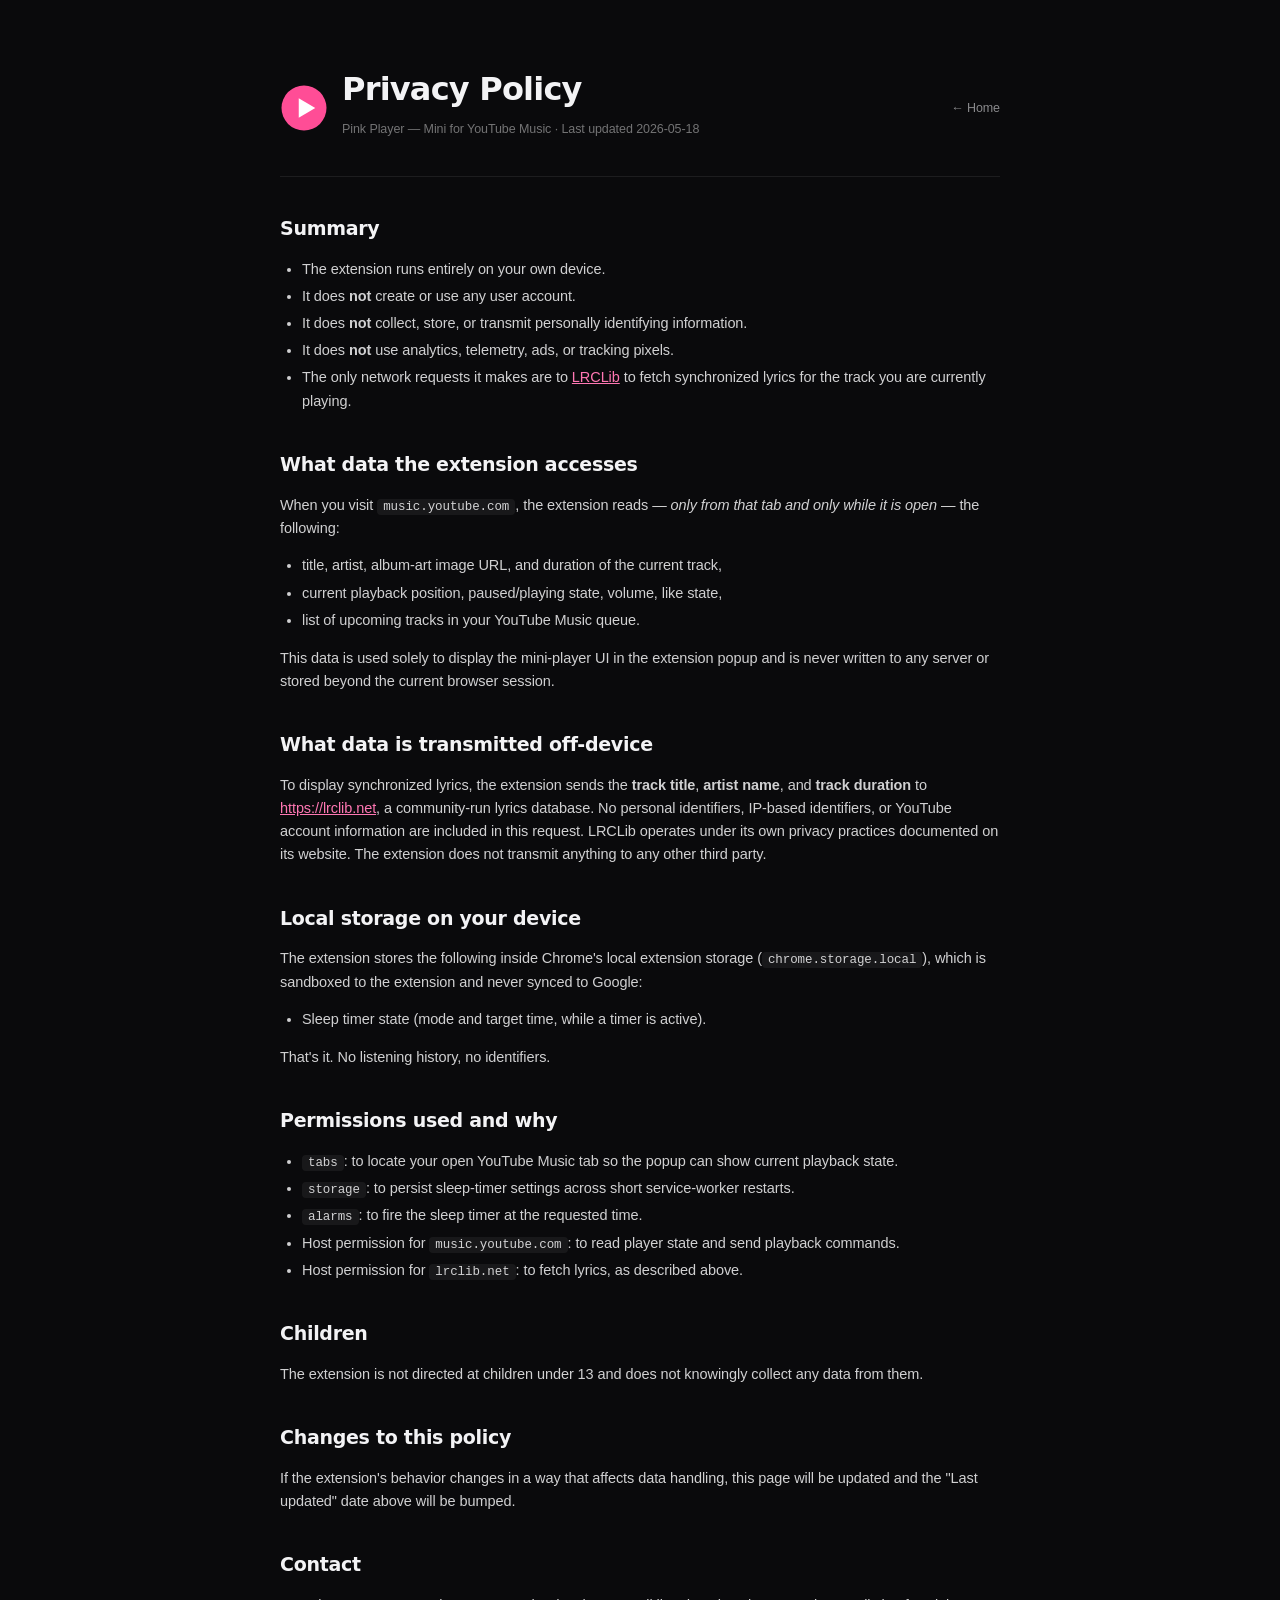
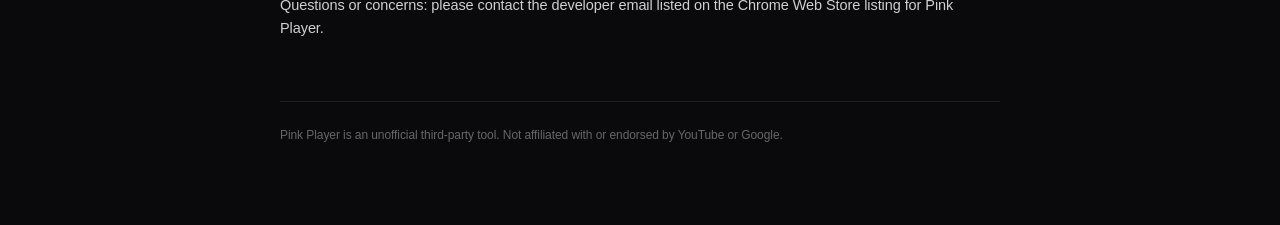
==== privacy.html @ 48e5852b "Initial: Pink Player landing + privacy policy" ====
<!DOCTYPE html>
<html lang="en">
<head>
  <meta charset="utf-8" />
  <meta name="viewport" content="width=device-width, initial-scale=1" />
  <title>Privacy Policy — Pink Player</title>
  <link rel="icon" type="image/svg+xml" href="data:image/svg+xml,%3Csvg xmlns='http://www.w3.org/2000/svg' viewBox='0 0 64 64'%3E%3Ccircle cx='32' cy='32' r='30' fill='%23ff4d96'/%3E%3Cpath d='M25 19 L25 45 L47 32 Z' fill='white'/%3E%3C/svg%3E" />
  <style>
    :root { color-scheme: dark; }
    * { box-sizing: border-box; }
    body {
      margin: 0;
      padding: 64px 24px 80px;
      font-family: -apple-system, BlinkMacSystemFont, "SF Pro Text", "Helvetica Neue", sans-serif;
      letter-spacing: -0.005em;
      color: #f3f3f5;
      background: #0a0a0c;
      -webkit-font-smoothing: antialiased;
      line-height: 1.6;
    }
    .wrap {
      max-width: 720px;
      margin: 0 auto;
    }
    .head {
      display: flex;
      align-items: center;
      gap: 14px;
      margin-bottom: 32px;
      padding-bottom: 24px;
      border-bottom: 0.5px solid rgba(255,255,255,0.08);
    }
    .head .icon { width: 48px; height: 48px; flex-shrink: 0; }
    .head a { color: rgba(243,243,245,0.55); text-decoration: none; font-size: 12.5px; }
    .head a:hover { color: #f3f3f5; }
    h1 {
      font-family: -apple-system, BlinkMacSystemFont, "SF Pro Display", system-ui, sans-serif;
      font-size: 32px;
      font-weight: 700;
      letter-spacing: -0.025em;
      margin: 0;
    }
    .updated { color: rgba(243,243,245,0.45); font-size: 12.5px; margin-top: 4px; }
    h2 {
      font-family: -apple-system, BlinkMacSystemFont, "SF Pro Display", system-ui, sans-serif;
      font-size: 19px;
      font-weight: 600;
      letter-spacing: -0.015em;
      margin: 36px 0 10px;
    }
    p, ul { font-size: 14.5px; color: rgba(243,243,245,0.85); }
    ul { padding-left: 22px; }
    li { margin-bottom: 4px; }
    a { color: #ff77b3; }
    code {
      background: rgba(255,255,255,0.06);
      padding: 1px 6px;
      border-radius: 4px;
      font-family: "SF Mono", Menlo, monospace;
      font-size: 12.5px;
    }
    .footer { margin-top: 60px; padding-top: 24px; border-top: 0.5px solid rgba(255,255,255,0.08); color: rgba(243,243,245,0.4); font-size: 12px; }
  </style>
</head>
<body>
  <div class="wrap">
    <div class="head">
      <svg class="icon" viewBox="0 0 64 64" xmlns="http://www.w3.org/2000/svg">
        <circle cx="32" cy="32" r="30" fill="#ff4d96"/>
        <path d="M25 19 L25 45 L47 32 Z" fill="#fff"/>
      </svg>
      <div style="flex:1">
        <h1>Privacy Policy</h1>
        <p class="updated">Pink Player — Mini for YouTube Music · Last updated 2026-05-18</p>
      </div>
      <a href="index.html">← Home</a>
    </div>

    <h2>Summary</h2>
    <ul>
      <li>The extension runs entirely on your own device.</li>
      <li>It does <strong>not</strong> create or use any user account.</li>
      <li>It does <strong>not</strong> collect, store, or transmit personally identifying information.</li>
      <li>It does <strong>not</strong> use analytics, telemetry, ads, or tracking pixels.</li>
      <li>The only network requests it makes are to <a href="https://lrclib.net">LRCLib</a> to fetch synchronized lyrics for the track you are currently playing.</li>
    </ul>

    <h2>What data the extension accesses</h2>
    <p>When you visit <code>music.youtube.com</code>, the extension reads — <em>only from that tab and only while it is open</em> — the following:</p>
    <ul>
      <li>title, artist, album-art image URL, and duration of the current track,</li>
      <li>current playback position, paused/playing state, volume, like state,</li>
      <li>list of upcoming tracks in your YouTube Music queue.</li>
    </ul>
    <p>This data is used solely to display the mini-player UI in the extension popup and is never written to any server or stored beyond the current browser session.</p>

    <h2>What data is transmitted off-device</h2>
    <p>To display synchronized lyrics, the extension sends the <strong>track title</strong>, <strong>artist name</strong>, and <strong>track duration</strong> to <a href="https://lrclib.net">https://lrclib.net</a>, a community-run lyrics database. No personal identifiers, IP-based identifiers, or YouTube account information are included in this request. LRCLib operates under its own privacy practices documented on its website. The extension does not transmit anything to any other third party.</p>

    <h2>Local storage on your device</h2>
    <p>The extension stores the following inside Chrome's local extension storage (<code>chrome.storage.local</code>), which is sandboxed to the extension and never synced to Google:</p>
    <ul>
      <li>Sleep timer state (mode and target time, while a timer is active).</li>
    </ul>
    <p>That's it. No listening history, no identifiers.</p>

    <h2>Permissions used and why</h2>
    <ul>
      <li><code>tabs</code>: to locate your open YouTube Music tab so the popup can show current playback state.</li>
      <li><code>storage</code>: to persist sleep-timer settings across short service-worker restarts.</li>
      <li><code>alarms</code>: to fire the sleep timer at the requested time.</li>
      <li>Host permission for <code>music.youtube.com</code>: to read player state and send playback commands.</li>
      <li>Host permission for <code>lrclib.net</code>: to fetch lyrics, as described above.</li>
    </ul>

    <h2>Children</h2>
    <p>The extension is not directed at children under 13 and does not knowingly collect any data from them.</p>

    <h2>Changes to this policy</h2>
    <p>If the extension's behavior changes in a way that affects data handling, this page will be updated and the "Last updated" date above will be bumped.</p>

    <h2>Contact</h2>
    <p>Questions or concerns: please contact the developer email listed on the Chrome Web Store listing for Pink Player.</p>

    <div class="footer">
      Pink Player is an unofficial third-party tool. Not affiliated with or endorsed by YouTube or Google.
    </div>
  </div>
</body>
</html>
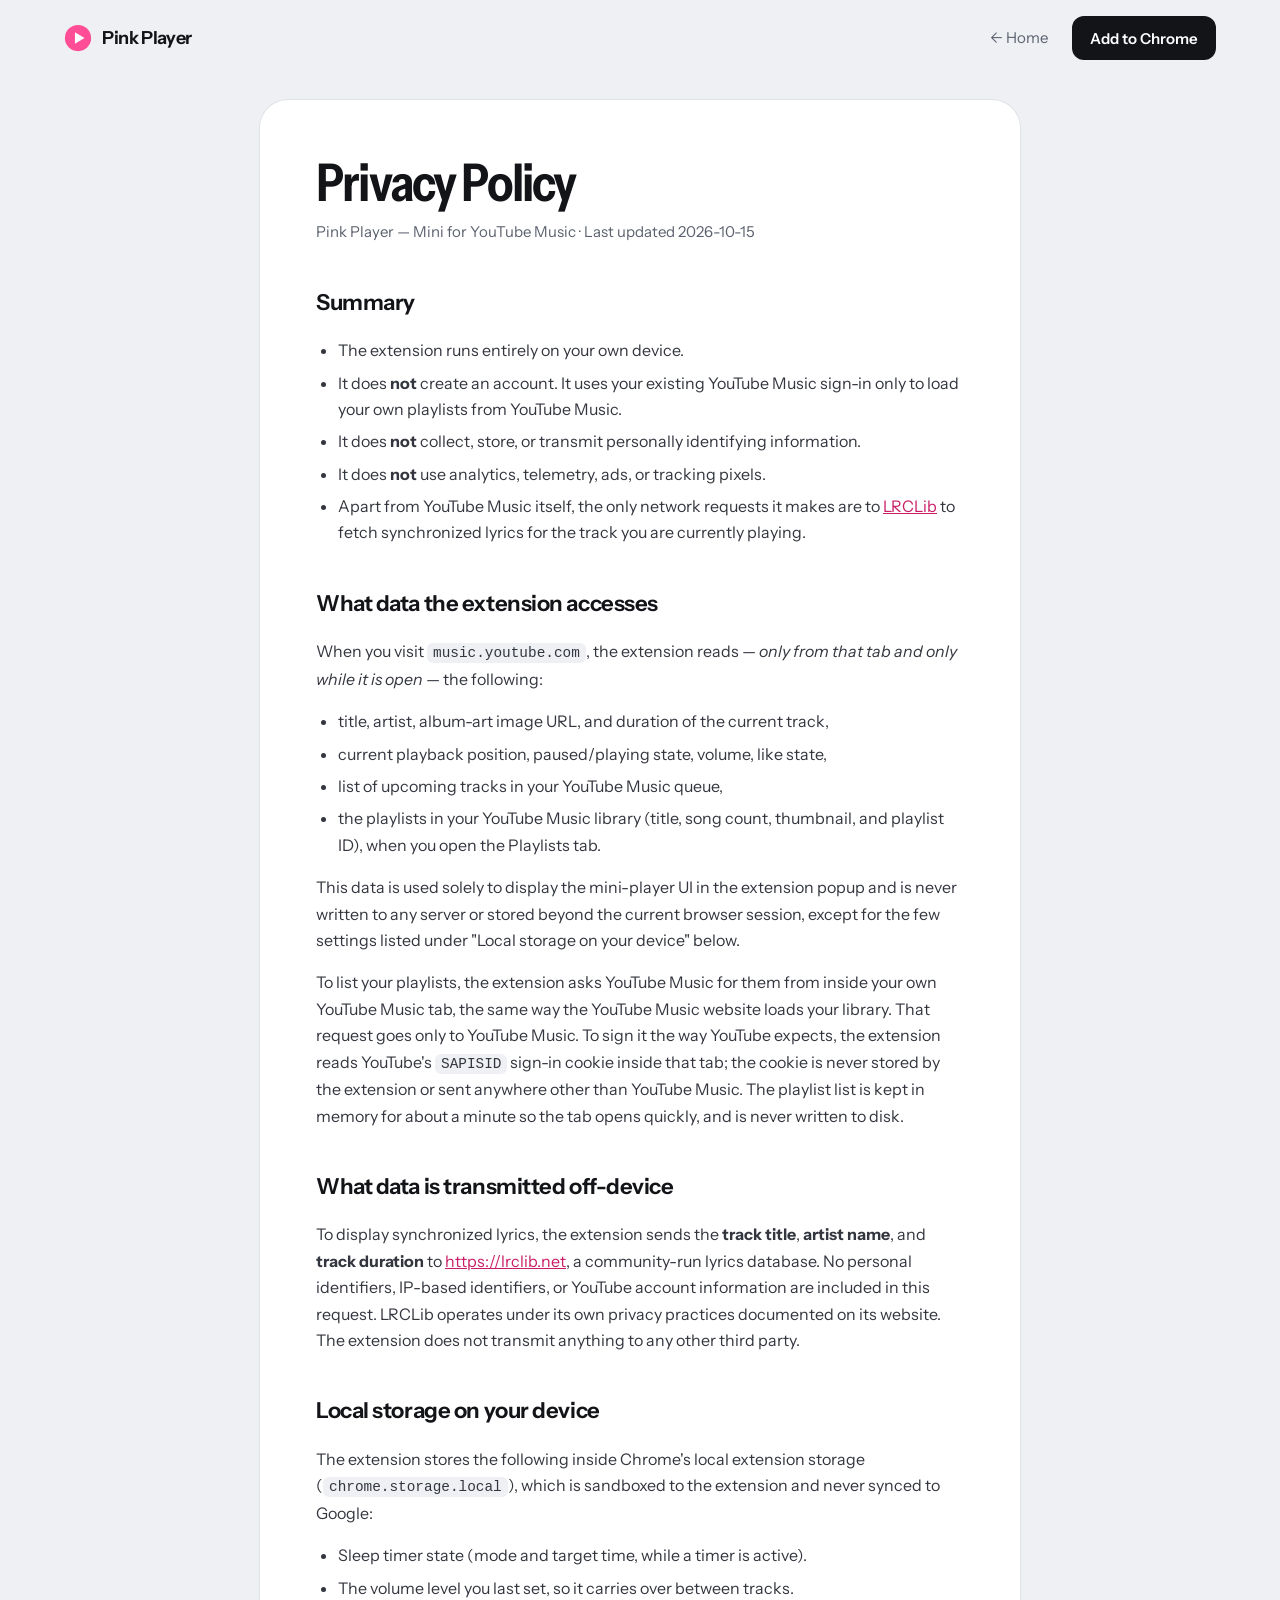
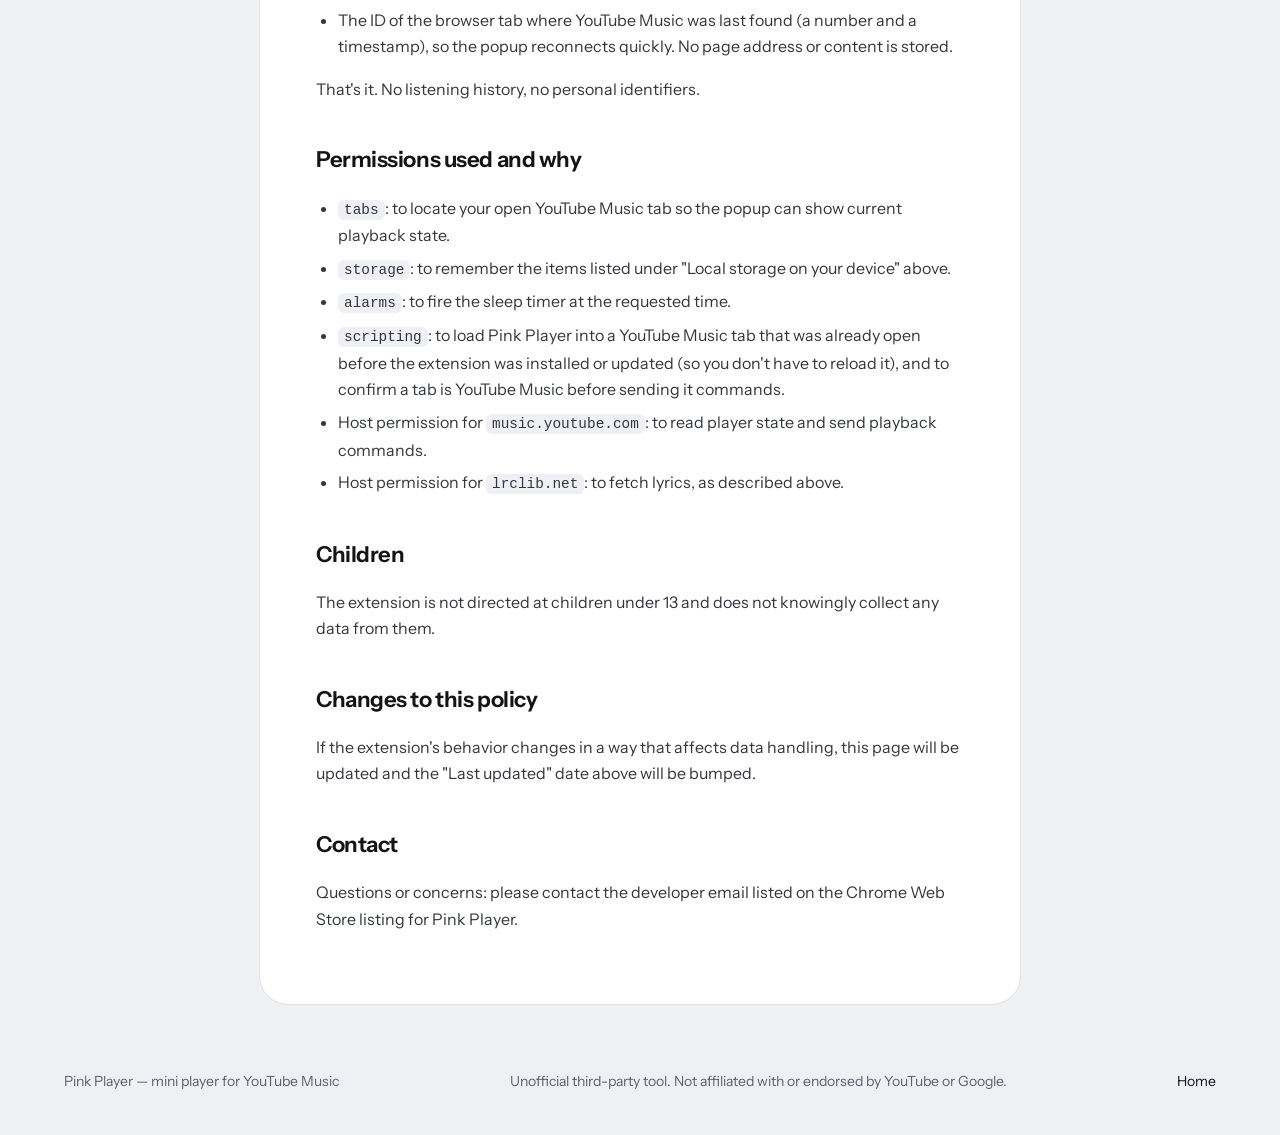
==== commit 72811043: "Redesign site: live player demo, playlists, real captures - New "In the Tab" layout: a browser scene" ====
--- a/privacy.html
+++ b/privacy.html
@@ -4,127 +4,94 @@
   <meta charset="utf-8" />
   <meta name="viewport" content="width=device-width, initial-scale=1" />
   <title>Privacy Policy — Pink Player</title>
+  <meta name="description" content="Privacy policy for Pink Player, a mini player for YouTube Music." />
+  <meta name="theme-color" content="#eef0f4" />
   <link rel="icon" type="image/svg+xml" href="data:image/svg+xml,%3Csvg xmlns='http://www.w3.org/2000/svg' viewBox='0 0 64 64'%3E%3Ccircle cx='32' cy='32' r='30' fill='%23ff4d96'/%3E%3Cpath d='M25 19 L25 45 L47 32 Z' fill='white'/%3E%3C/svg%3E" />
-  <style>
-    :root { color-scheme: dark; }
-    * { box-sizing: border-box; }
-    body {
-      margin: 0;
-      padding: 64px 24px 80px;
-      font-family: -apple-system, BlinkMacSystemFont, "SF Pro Text", "Helvetica Neue", sans-serif;
-      letter-spacing: -0.005em;
-      color: #f3f3f5;
-      background: #0a0a0c;
-      -webkit-font-smoothing: antialiased;
-      line-height: 1.6;
-    }
-    .wrap {
-      max-width: 720px;
-      margin: 0 auto;
-    }
-    .head {
-      display: flex;
-      align-items: center;
-      gap: 14px;
-      margin-bottom: 32px;
-      padding-bottom: 24px;
-      border-bottom: 0.5px solid rgba(255,255,255,0.08);
-    }
-    .head .icon { width: 48px; height: 48px; flex-shrink: 0; }
-    .head a { color: rgba(243,243,245,0.55); text-decoration: none; font-size: 12.5px; }
-    .head a:hover { color: #f3f3f5; }
-    h1 {
-      font-family: -apple-system, BlinkMacSystemFont, "SF Pro Display", system-ui, sans-serif;
-      font-size: 32px;
-      font-weight: 700;
-      letter-spacing: -0.025em;
-      margin: 0;
-    }
-    .updated { color: rgba(243,243,245,0.45); font-size: 12.5px; margin-top: 4px; }
-    h2 {
-      font-family: -apple-system, BlinkMacSystemFont, "SF Pro Display", system-ui, sans-serif;
-      font-size: 19px;
-      font-weight: 600;
-      letter-spacing: -0.015em;
-      margin: 36px 0 10px;
-    }
-    p, ul { font-size: 14.5px; color: rgba(243,243,245,0.85); }
-    ul { padding-left: 22px; }
-    li { margin-bottom: 4px; }
-    a { color: #ff77b3; }
-    code {
-      background: rgba(255,255,255,0.06);
-      padding: 1px 6px;
-      border-radius: 4px;
-      font-family: "SF Mono", Menlo, monospace;
-      font-size: 12.5px;
-    }
-    .footer { margin-top: 60px; padding-top: 24px; border-top: 0.5px solid rgba(255,255,255,0.08); color: rgba(243,243,245,0.4); font-size: 12px; }
-  </style>
+  <link rel="preconnect" href="https://fonts.googleapis.com" />
+  <link rel="preconnect" href="https://fonts.gstatic.com" crossorigin />
+  <link rel="stylesheet" href="https://fonts.googleapis.com/css2?family=Instrument+Sans:wdth,wght@75..100,400..700&display=swap" />
+  <link rel="stylesheet" href="assets/site.css" />
 </head>
 <body>
-  <div class="wrap">
-    <div class="head">
-      <svg class="icon" viewBox="0 0 64 64" xmlns="http://www.w3.org/2000/svg">
-        <circle cx="32" cy="32" r="30" fill="#ff4d96"/>
-        <path d="M25 19 L25 45 L47 32 Z" fill="#fff"/>
-      </svg>
-      <div style="flex:1">
-        <h1>Privacy Policy</h1>
-        <p class="updated">Pink Player — Mini for YouTube Music · Last updated 2026-05-18</p>
-      </div>
-      <a href="index.html">← Home</a>
+  <a class="skip-link" href="#main">Skip to content</a>
+
+  <header class="site-header">
+    <div class="wrap">
+      <a class="brand" href="index.html">
+        <svg width="28" height="28" viewBox="0 0 64 64" aria-hidden="true"><circle cx="32" cy="32" r="30" fill="#ff4d96"/><path d="M25 19 L25 45 L47 32 Z" fill="#fff"/></svg>
+        Pink Player
+      </a>
+      <nav class="nav" aria-label="Main">
+        <a class="nav-link" href="index.html">← Home</a>
+        <a class="btn btn-dark btn-sm" href="https://chromewebstore.google.com/detail/pink-player-%E2%80%94-mini-for-yo/aaikooaeajlfemfgfmembjkpbppmfloo">Add to Chrome</a>
+      </nav>
     </div>
+  </header>
 
-    <h2>Summary</h2>
-    <ul>
-      <li>The extension runs entirely on your own device.</li>
-      <li>It does <strong>not</strong> create or use any user account.</li>
-      <li>It does <strong>not</strong> collect, store, or transmit personally identifying information.</li>
-      <li>It does <strong>not</strong> use analytics, telemetry, ads, or tracking pixels.</li>
-      <li>The only network requests it makes are to <a href="https://lrclib.net">LRCLib</a> to fetch synchronized lyrics for the track you are currently playing.</li>
-    </ul>
+  <main id="main" class="wrap">
+    <article class="policy">
+      <h1>Privacy Policy</h1>
+      <p class="updated">Pink Player — Mini for YouTube Music · Last updated 2026-10-15</p>
 
-    <h2>What data the extension accesses</h2>
-    <p>When you visit <code>music.youtube.com</code>, the extension reads — <em>only from that tab and only while it is open</em> — the following:</p>
-    <ul>
-      <li>title, artist, album-art image URL, and duration of the current track,</li>
-      <li>current playback position, paused/playing state, volume, like state,</li>
-      <li>list of upcoming tracks in your YouTube Music queue.</li>
-    </ul>
-    <p>This data is used solely to display the mini-player UI in the extension popup and is never written to any server or stored beyond the current browser session.</p>
+      <h2>Summary</h2>
+      <ul>
+        <li>The extension runs entirely on your own device.</li>
+        <li>It does <strong>not</strong> create an account. It uses your existing YouTube Music sign-in only to load your own playlists from YouTube Music.</li>
+        <li>It does <strong>not</strong> collect, store, or transmit personally identifying information.</li>
+        <li>It does <strong>not</strong> use analytics, telemetry, ads, or tracking pixels.</li>
+        <li>Apart from YouTube Music itself, the only network requests it makes are to <a href="https://lrclib.net">LRCLib</a> to fetch synchronized lyrics for the track you are currently playing.</li>
+      </ul>
 
-    <h2>What data is transmitted off-device</h2>
-    <p>To display synchronized lyrics, the extension sends the <strong>track title</strong>, <strong>artist name</strong>, and <strong>track duration</strong> to <a href="https://lrclib.net">https://lrclib.net</a>, a community-run lyrics database. No personal identifiers, IP-based identifiers, or YouTube account information are included in this request. LRCLib operates under its own privacy practices documented on its website. The extension does not transmit anything to any other third party.</p>
+      <h2>What data the extension accesses</h2>
+      <p>When you visit <code>music.youtube.com</code>, the extension reads — <em>only from that tab and only while it is open</em> — the following:</p>
+      <ul>
+        <li>title, artist, album-art image URL, and duration of the current track,</li>
+        <li>current playback position, paused/playing state, volume, like state,</li>
+        <li>list of upcoming tracks in your YouTube Music queue,</li>
+        <li>the playlists in your YouTube Music library (title, song count, thumbnail, and playlist ID), when you open the Playlists tab.</li>
+      </ul>
+      <p>This data is used solely to display the mini-player UI in the extension popup and is never written to any server or stored beyond the current browser session, except for the few settings listed under "Local storage on your device" below.</p>
+      <p>To list your playlists, the extension asks YouTube Music for them from inside your own YouTube Music tab, the same way the YouTube Music website loads your library. That request goes only to YouTube Music. To sign it the way YouTube expects, the extension reads YouTube's <code>SAPISID</code> sign-in cookie inside that tab; the cookie is never stored by the extension or sent anywhere other than YouTube Music. The playlist list is kept in memory for about a minute so the tab opens quickly, and is never written to disk.</p>
 
-    <h2>Local storage on your device</h2>
-    <p>The extension stores the following inside Chrome's local extension storage (<code>chrome.storage.local</code>), which is sandboxed to the extension and never synced to Google:</p>
-    <ul>
-      <li>Sleep timer state (mode and target time, while a timer is active).</li>
-    </ul>
-    <p>That's it. No listening history, no identifiers.</p>
+      <h2>What data is transmitted off-device</h2>
+      <p>To display synchronized lyrics, the extension sends the <strong>track title</strong>, <strong>artist name</strong>, and <strong>track duration</strong> to <a href="https://lrclib.net">https://lrclib.net</a>, a community-run lyrics database. No personal identifiers, IP-based identifiers, or YouTube account information are included in this request. LRCLib operates under its own privacy practices documented on its website. The extension does not transmit anything to any other third party.</p>
 
-    <h2>Permissions used and why</h2>
-    <ul>
-      <li><code>tabs</code>: to locate your open YouTube Music tab so the popup can show current playback state.</li>
-      <li><code>storage</code>: to persist sleep-timer settings across short service-worker restarts.</li>
-      <li><code>alarms</code>: to fire the sleep timer at the requested time.</li>
-      <li>Host permission for <code>music.youtube.com</code>: to read player state and send playback commands.</li>
-      <li>Host permission for <code>lrclib.net</code>: to fetch lyrics, as described above.</li>
-    </ul>
+      <h2>Local storage on your device</h2>
+      <p>The extension stores the following inside Chrome's local extension storage (<code>chrome.storage.local</code>), which is sandboxed to the extension and never synced to Google:</p>
+      <ul>
+        <li>Sleep timer state (mode and target time, while a timer is active).</li>
+        <li>The volume level you last set, so it carries over between tracks.</li>
+        <li>The ID of the browser tab where YouTube Music was last found (a number and a timestamp), so the popup reconnects quickly. No page address or content is stored.</li>
+      </ul>
+      <p>That's it. No listening history, no personal identifiers.</p>
 
-    <h2>Children</h2>
-    <p>The extension is not directed at children under 13 and does not knowingly collect any data from them.</p>
+      <h2>Permissions used and why</h2>
+      <ul>
+        <li><code>tabs</code>: to locate your open YouTube Music tab so the popup can show current playback state.</li>
+        <li><code>storage</code>: to remember the items listed under "Local storage on your device" above.</li>
+        <li><code>alarms</code>: to fire the sleep timer at the requested time.</li>
+        <li><code>scripting</code>: to load Pink Player into a YouTube Music tab that was already open before the extension was installed or updated (so you don't have to reload it), and to confirm a tab is YouTube Music before sending it commands.</li>
+        <li>Host permission for <code>music.youtube.com</code>: to read player state and send playback commands.</li>
+        <li>Host permission for <code>lrclib.net</code>: to fetch lyrics, as described above.</li>
+      </ul>
 
-    <h2>Changes to this policy</h2>
-    <p>If the extension's behavior changes in a way that affects data handling, this page will be updated and the "Last updated" date above will be bumped.</p>
+      <h2>Children</h2>
+      <p>The extension is not directed at children under 13 and does not knowingly collect any data from them.</p>
 
-    <h2>Contact</h2>
-    <p>Questions or concerns: please contact the developer email listed on the Chrome Web Store listing for Pink Player.</p>
+      <h2>Changes to this policy</h2>
+      <p>If the extension's behavior changes in a way that affects data handling, this page will be updated and the "Last updated" date above will be bumped.</p>
 
-    <div class="footer">
-      Pink Player is an unofficial third-party tool. Not affiliated with or endorsed by YouTube or Google.
+      <h2>Contact</h2>
+      <p>Questions or concerns: please contact the developer email listed on the Chrome Web Store listing for Pink Player.</p>
+    </article>
+  </main>
+
+  <footer class="site-footer">
+    <div class="wrap">
+      <span>Pink Player — mini player for YouTube Music</span>
+      <span>Unofficial third-party tool. Not affiliated with or endorsed by YouTube or Google.</span>
+      <a href="index.html">Home</a>
     </div>
-  </div>
+  </footer>
 </body>
 </html>
--- a/assets/site.css
+++ b/assets/site.css
@@ -0,0 +1,681 @@
+/* =========================================================================
+   Pink Player — website ("In the Tab" direction)
+   ========================================================================= */
+
+:root {
+  color-scheme: light;
+  --ground: #eef0f4;
+  --surface: #ffffff;
+  --ink: #121418;
+  --dim: #5b616e;
+  --line: #dde0e6;
+  --line-soft: #eceef2;
+  --chrome: #e3e6ec;
+  --pink: #ff4d96;
+  --pink-text: #c81e66;
+  --pink-display: #d4206b;
+  --font: "Instrument Sans", -apple-system, BlinkMacSystemFont, "Segoe UI", sans-serif;
+}
+
+*,
+*::before,
+*::after { box-sizing: border-box; }
+
+html { scroll-behavior: smooth; }
+
+body {
+  margin: 0;
+  background: var(--ground);
+  color: var(--ink);
+  font: 16px/1.5 var(--font);
+  -webkit-font-smoothing: antialiased;
+  text-rendering: optimizeLegibility;
+  overflow-x: hidden;
+}
+
+a { color: var(--pink-text); }
+a:hover { color: #9e1450; }
+
+:focus-visible {
+  outline: 2px solid var(--pink-text);
+  outline-offset: 3px;
+}
+
+.sr-only {
+  position: absolute;
+  width: 1px;
+  height: 1px;
+  padding: 0;
+  margin: -1px;
+  overflow: hidden;
+  clip: rect(0, 0, 0, 0);
+  white-space: nowrap;
+  border: 0;
+}
+
+.skip-link {
+  position: absolute;
+  left: 16px;
+  top: -60px;
+  z-index: 10;
+  padding: 10px 16px;
+  border-radius: 10px;
+  background: var(--ink);
+  color: #fff;
+  font-weight: 600;
+  text-decoration: none;
+}
+.skip-link:focus { top: 12px; color: #fff; }
+
+.wrap {
+  max-width: 1200px;
+  margin: 0 auto;
+  padding: 0 24px;
+}
+
+/* -------------------------------------------------------------------------
+   Header
+   ------------------------------------------------------------------------- */
+.site-header .wrap {
+  display: flex;
+  align-items: center;
+  justify-content: space-between;
+  flex-wrap: wrap;
+  gap: 8px 24px;
+  padding-top: 16px;
+  padding-bottom: 16px;
+}
+.brand {
+  display: inline-flex;
+  align-items: center;
+  gap: 10px;
+  min-height: 44px;
+  color: var(--ink);
+  font-size: 18px;
+  font-weight: 650;
+  letter-spacing: -0.02em;
+  text-decoration: none;
+}
+.brand:hover { color: var(--ink); }
+.brand svg { flex-shrink: 0; }
+.nav {
+  display: flex;
+  align-items: center;
+  flex-wrap: wrap;
+  gap: 4px 24px;
+}
+.nav-link {
+  display: inline-flex;
+  align-items: center;
+  min-height: 44px;
+  color: var(--dim);
+  font-size: 15px;
+  text-decoration: none;
+}
+.nav-link:hover { color: var(--ink); }
+
+/* -------------------------------------------------------------------------
+   Buttons
+   ------------------------------------------------------------------------- */
+.btn {
+  display: inline-flex;
+  align-items: center;
+  justify-content: center;
+  gap: 8px;
+  height: 50px;
+  padding: 0 22px;
+  border-radius: 14px;
+  font: 600 16px/1 var(--font);
+  text-decoration: none;
+  white-space: nowrap;
+  transition: transform 120ms ease, background-color 160ms ease, box-shadow 160ms ease, filter 160ms ease;
+}
+.btn:active { transform: scale(0.98); }
+.btn-sm { height: 44px; padding: 0 18px; border-radius: 12px; font-size: 15px; }
+.btn-lg { height: 54px; padding: 0 24px; }
+.btn-dark { background: var(--ink); color: #fff; }
+.btn-dark:hover { background: #2a2d35; color: #fff; }
+.btn-light { background: var(--surface); color: var(--ink); box-shadow: inset 0 0 0 1px rgba(18, 20, 24, 0.14); }
+.btn-light:hover { color: var(--ink); box-shadow: inset 0 0 0 1px rgba(18, 20, 24, 0.32); }
+.btn-pink { background: var(--pink); color: var(--ink); font-weight: 700; }
+.btn-pink:hover { color: var(--ink); filter: brightness(1.06); }
+.pill-muted {
+  display: inline-flex;
+  align-items: center;
+  height: 54px;
+  padding: 0 20px;
+  border-radius: 14px;
+  box-shadow: inset 0 0 0 1px rgba(255, 255, 255, 0.2);
+  color: rgba(255, 255, 255, 0.72);
+  font-weight: 600;
+  white-space: nowrap;
+}
+
+/* -------------------------------------------------------------------------
+   Hero
+   ------------------------------------------------------------------------- */
+.hero { padding-top: 56px; }
+.hero-top {
+  display: flex;
+  flex-wrap: wrap;
+  align-items: flex-end;
+  justify-content: space-between;
+  gap: 28px 56px;
+}
+.display {
+  flex: 1 1 560px;
+  margin: 0;
+  font-size: clamp(48px, 7vw, 84px);
+  font-weight: 650;
+  font-stretch: 85%;
+  line-height: 0.98;
+  letter-spacing: -0.04em;
+}
+.display span { display: block; }
+.display .accent { color: var(--pink-display); }
+.hero-side {
+  flex: 1 1 340px;
+  max-width: 420px;
+  display: flex;
+  flex-direction: column;
+  gap: 22px;
+}
+.lede {
+  margin: 0;
+  font-size: 18px;
+  line-height: 1.55;
+  color: var(--dim);
+  text-wrap: pretty;
+}
+.actions {
+  display: flex;
+  flex-wrap: wrap;
+  gap: 10px;
+}
+
+/* Browser window illustration */
+.window {
+  margin-top: 56px;
+  border-radius: 18px;
+  background: var(--surface);
+  box-shadow: 0 60px 120px -40px rgba(18, 20, 24, 0.35), 0 0 0 1px rgba(18, 20, 24, 0.08);
+  overflow: hidden;
+}
+.window-tabs {
+  height: 46px;
+  padding: 0 14px;
+  background: var(--chrome);
+  display: flex;
+  align-items: flex-end;
+  gap: 4px;
+}
+.window-dots {
+  align-self: center;
+  display: flex;
+  gap: 7px;
+  margin-right: 12px;
+}
+.window-dots span {
+  width: 12px;
+  height: 12px;
+  border-radius: 50%;
+  background: #c9ced8;
+}
+.window-tab {
+  height: 36px;
+  min-width: 0;
+  flex: 0 1 210px;
+  padding: 0 14px;
+  display: flex;
+  align-items: center;
+  gap: 8px;
+  font-size: 13px;
+  color: var(--dim);
+}
+.window-tab svg { flex-shrink: 0; }
+.window-tab span {
+  white-space: nowrap;
+  overflow: hidden;
+  text-overflow: ellipsis;
+}
+.window-tab.is-active {
+  flex-basis: 250px;
+  border-radius: 10px 10px 0 0;
+  background: var(--surface);
+  color: var(--ink);
+}
+.window-bar {
+  height: 52px;
+  padding: 0 14px;
+  border-bottom: 1px solid #e8eaef;
+  display: flex;
+  align-items: center;
+  gap: 12px;
+}
+.window-bar > svg { flex-shrink: 0; }
+.window-url {
+  flex: 1;
+  min-width: 0;
+  height: 34px;
+  padding: 0 14px;
+  border-radius: 17px;
+  background: #f1f3f6;
+  display: flex;
+  align-items: center;
+  gap: 8px;
+  font-size: 13.5px;
+  color: var(--dim);
+}
+.window-url svg { flex-shrink: 0; }
+.window-url span {
+  white-space: nowrap;
+  overflow: hidden;
+  text-overflow: ellipsis;
+}
+.window-ext {
+  width: 26px;
+  height: 26px;
+  border-radius: 8px;
+  background: var(--chrome);
+  flex-shrink: 0;
+}
+.window-pp {
+  width: 36px;
+  height: 36px;
+  border-radius: 50%;
+  background: #ffe0ee;
+  flex-shrink: 0;
+  display: inline-flex;
+  align-items: center;
+  justify-content: center;
+}
+.window-stage {
+  position: relative;
+  height: 540px;
+}
+.doc {
+  max-width: 640px;
+  padding: 56px 64px;
+  display: flex;
+  flex-direction: column;
+  gap: 14px;
+}
+.doc span {
+  display: block;
+  height: 11px;
+  border-radius: 6px;
+  background: #eef0f4;
+}
+.doc .doc-title { height: 30px; width: 62%; border-radius: 8px; background: var(--chrome); }
+.doc .doc-meta { width: 28%; margin-bottom: 18px; }
+.doc .doc-h { height: 18px; width: 38%; background: var(--chrome); margin: 8px 0 6px; }
+.doc .doc-box {
+  height: auto;
+  padding: 18px 20px;
+  border-radius: 12px;
+  background: #f6f7f9;
+  display: flex;
+  flex-direction: column;
+  gap: 10px;
+  margin-top: 18px;
+}
+.doc .doc-box span { background: var(--chrome); }
+.window-popup {
+  position: absolute;
+  right: 28px;
+  top: 8px;
+  z-index: 2;
+}
+
+/* -------------------------------------------------------------------------
+   Sections
+   ------------------------------------------------------------------------- */
+.section { padding-top: 140px; }
+.eyebrow {
+  margin: 0;
+  font-size: 13px;
+  font-weight: 600;
+  letter-spacing: 0.1em;
+  text-transform: uppercase;
+  color: var(--pink-text);
+}
+.title {
+  margin: 14px 0 0;
+  max-width: 720px;
+  font-size: clamp(38px, 5vw, 60px);
+  font-weight: 650;
+  font-stretch: 85%;
+  line-height: 1.02;
+  letter-spacing: -0.035em;
+  text-wrap: balance;
+}
+.title-sm {
+  font-size: clamp(34px, 4vw, 48px);
+  line-height: 1.04;
+}
+.copy {
+  margin: 16px 0 0;
+  font-size: 17px;
+  line-height: 1.6;
+  color: var(--dim);
+}
+
+/* Three tabs */
+.trio {
+  margin-top: 56px;
+  display: grid;
+  grid-template-columns: repeat(auto-fit, minmax(min(340px, 100%), 1fr));
+  gap: 40px 24px;
+}
+.trio-card {
+  display: flex;
+  flex-direction: column;
+  gap: 10px;
+}
+.trio-stage {
+  margin-bottom: 8px;
+  padding: 28px 0;
+  border-radius: 24px;
+  display: flex;
+  justify-content: center;
+  overflow: hidden;
+}
+.trio-stage .pp-host { zoom: 0.86; }
+.tint-lilac { background: #e9e4f6; }
+.tint-sky { background: #e1ecf6; }
+.tint-blush { background: #f6e2ec; }
+.trio-card h3 {
+  margin: 0;
+  font-size: 22px;
+  font-weight: 650;
+  letter-spacing: -0.02em;
+}
+.trio-card p {
+  margin: 0;
+  line-height: 1.55;
+  color: var(--dim);
+}
+.trio-head {
+  display: flex;
+  align-items: center;
+  gap: 10px;
+}
+.badge {
+  display: inline-flex;
+  align-items: center;
+  height: 24px;
+  padding: 0 9px;
+  border-radius: 999px;
+  background: var(--ink);
+  color: #fff;
+  font-size: 12px;
+  font-weight: 600;
+  letter-spacing: 0.04em;
+}
+
+/* Real screenshots: one row, equal heights (columns follow each image's aspect ratio) */
+.wild {
+  margin-top: 48px;
+  display: grid;
+  grid-template-columns: 1.8714fr 2.3297fr;
+  gap: 24px;
+  align-items: start;
+}
+.wild figure { margin: 0; min-width: 0; }
+.wild a {
+  display: block;
+  border-radius: 14px;
+  overflow: hidden;
+  box-shadow: 0 30px 60px -30px rgba(18, 20, 24, 0.35), 0 0 0 1px rgba(18, 20, 24, 0.08);
+  transition: transform 160ms ease, box-shadow 160ms ease;
+}
+.wild a:hover {
+  transform: translateY(-2px);
+  box-shadow: 0 36px 70px -30px rgba(18, 20, 24, 0.4), 0 0 0 1px rgba(18, 20, 24, 0.1);
+}
+.wild img {
+  display: block;
+  width: 100%;
+  height: auto;
+}
+.wild figcaption {
+  margin-top: 12px;
+  font-size: 14.5px;
+  color: var(--dim);
+}
+
+/* Keyboard */
+.panel {
+  border-radius: 28px;
+  background: var(--surface);
+  box-shadow: 0 0 0 1px rgba(18, 20, 24, 0.06), 0 30px 60px -40px rgba(18, 20, 24, 0.25);
+  padding: clamp(28px, 5vw, 56px);
+  display: flex;
+  flex-wrap: wrap;
+  align-items: center;
+  gap: 40px 64px;
+}
+.panel > * {
+  flex: 1 1 340px;
+  min-width: 0;
+}
+.keys { margin: 0; }
+.keys > div {
+  display: flex;
+  flex-wrap: wrap;
+  align-items: center;
+  justify-content: space-between;
+  gap: 10px 16px;
+  padding: 16px 0;
+  border-bottom: 1px solid #e8eaef;
+}
+.keys > div:last-child { border-bottom: 0; }
+.keys dt { font-size: 17px; font-weight: 600; }
+.keys dd {
+  margin: 0;
+  display: flex;
+  gap: 6px;
+}
+.keys .note { font-size: 15px; color: var(--dim); }
+kbd {
+  display: inline-flex;
+  align-items: center;
+  justify-content: center;
+  min-width: 40px;
+  height: 40px;
+  padding: 0 12px;
+  border-radius: 10px;
+  background: #f6f7f9;
+  box-shadow: inset 0 -2px 0 rgba(18, 20, 24, 0.12), 0 0 0 1px rgba(18, 20, 24, 0.12);
+  color: var(--ink);
+  font: 600 15px/1 var(--font);
+}
+kbd.wide { padding: 0 16px; }
+
+/* Small details */
+.details {
+  margin-top: 40px;
+  display: grid;
+  grid-template-columns: repeat(auto-fit, minmax(min(320px, 100%), 1fr));
+  column-gap: 32px;
+  border-top: 1px solid var(--line);
+}
+.detail {
+  padding: 28px 0;
+  border-bottom: 1px solid var(--line);
+  display: flex;
+  align-items: flex-start;
+  gap: 16px;
+}
+.detail-icon {
+  width: 42px;
+  height: 42px;
+  border-radius: 12px;
+  flex-shrink: 0;
+  background: var(--surface);
+  box-shadow: 0 0 0 1px rgba(18, 20, 24, 0.08);
+  display: inline-flex;
+  align-items: center;
+  justify-content: center;
+}
+.detail-icon svg {
+  width: 20px;
+  height: 20px;
+  fill: none;
+  stroke: var(--ink);
+  stroke-width: 1.8;
+  stroke-linecap: round;
+  stroke-linejoin: round;
+}
+.detail h3 { margin: 0; font-size: 18px; font-weight: 650; }
+.detail p {
+  margin: 4px 0 0;
+  font-size: 15.5px;
+  line-height: 1.55;
+  color: var(--dim);
+}
+
+/* Privacy */
+.split {
+  display: flex;
+  flex-wrap: wrap;
+  gap: 40px 64px;
+}
+.split > :first-child { flex: 1 1 320px; min-width: 0; }
+.split > :last-child { flex: 1.4 1 480px; min-width: 0; }
+.facts {
+  margin: 0;
+  padding: 6px 28px;
+  border-radius: 22px;
+  background: var(--surface);
+  box-shadow: 0 0 0 1px rgba(18, 20, 24, 0.06);
+}
+.facts > div {
+  display: flex;
+  flex-wrap: wrap;
+  justify-content: space-between;
+  gap: 4px 24px;
+  padding: 18px 0;
+  border-bottom: 1px solid var(--line-soft);
+}
+.facts > div:last-child { border-bottom: 0; }
+.facts dt { font-weight: 600; }
+.facts dd { margin: 0; color: var(--dim); }
+.text-link {
+  display: inline-flex;
+  align-items: center;
+  gap: 8px;
+  min-height: 44px;
+  margin-top: 12px;
+  font-weight: 600;
+  text-decoration: none;
+}
+
+/* Closing call to action */
+.cta {
+  border-radius: 28px;
+  background: var(--ink);
+  color: #fff;
+  padding: clamp(32px, 6vw, 64px);
+  display: flex;
+  flex-wrap: wrap;
+  align-items: center;
+  justify-content: space-between;
+  gap: 28px 40px;
+}
+.cta-copy { flex: 1 1 420px; min-width: 0; }
+.cta h2 {
+  margin: 0;
+  font-size: clamp(34px, 4.4vw, 52px);
+  font-weight: 650;
+  font-stretch: 85%;
+  line-height: 1.02;
+  letter-spacing: -0.035em;
+  text-wrap: balance;
+}
+.cta p {
+  margin: 14px 0 0;
+  max-width: 560px;
+  font-size: 17px;
+  line-height: 1.6;
+  color: rgba(255, 255, 255, 0.72);
+}
+
+/* Footer */
+.site-footer .wrap {
+  padding-top: 56px;
+  padding-bottom: 40px;
+  display: flex;
+  flex-wrap: wrap;
+  align-items: center;
+  justify-content: space-between;
+  gap: 8px 24px;
+  font-size: 14px;
+  color: var(--dim);
+}
+.site-footer a {
+  display: inline-flex;
+  align-items: center;
+  min-height: 44px;
+  color: var(--ink);
+  text-decoration: none;
+}
+.site-footer a:hover { color: var(--pink-text); }
+
+/* -------------------------------------------------------------------------
+   Privacy policy page
+   ------------------------------------------------------------------------- */
+.policy {
+  max-width: 760px;
+  margin: 24px auto 0;
+  padding: clamp(28px, 5vw, 56px);
+  border-radius: 28px;
+  background: var(--surface);
+  box-shadow: 0 0 0 1px rgba(18, 20, 24, 0.06);
+  line-height: 1.65;
+}
+.policy h1 {
+  margin: 0;
+  font-size: clamp(36px, 5vw, 52px);
+  font-weight: 650;
+  font-stretch: 85%;
+  line-height: 1.04;
+  letter-spacing: -0.035em;
+}
+.policy .updated { margin: 10px 0 0; color: var(--dim); font-size: 15px; }
+.policy h2 {
+  margin: 40px 0 10px;
+  font-size: 22px;
+  font-weight: 650;
+  letter-spacing: -0.02em;
+}
+.policy p,
+.policy li { color: #33363e; }
+.policy ul { padding-left: 22px; }
+.policy li { margin: 6px 0; }
+.policy code {
+  padding: 2px 6px;
+  border-radius: 6px;
+  background: var(--ground);
+  font-size: 0.9em;
+}
+
+/* -------------------------------------------------------------------------
+   Small screens
+   ------------------------------------------------------------------------- */
+@media (max-width: 760px) {
+  .hide-sm { display: none !important; }
+  .section { padding-top: 96px; }
+  .window-tab:not(.is-active) { display: none; }
+  .doc { display: none; }
+  .window-stage { height: 430px; }
+  .window-popup { right: auto; left: 50%; transform: translateX(-50%); }
+  .window-popup .pp-host { zoom: 0.84; }
+  .wild { grid-template-columns: 1fr; gap: 32px; }
+}
+
+@media (prefers-reduced-motion: reduce) {
+  html { scroll-behavior: auto; }
+  .btn,
+  .wild a { transition: none; }
+}
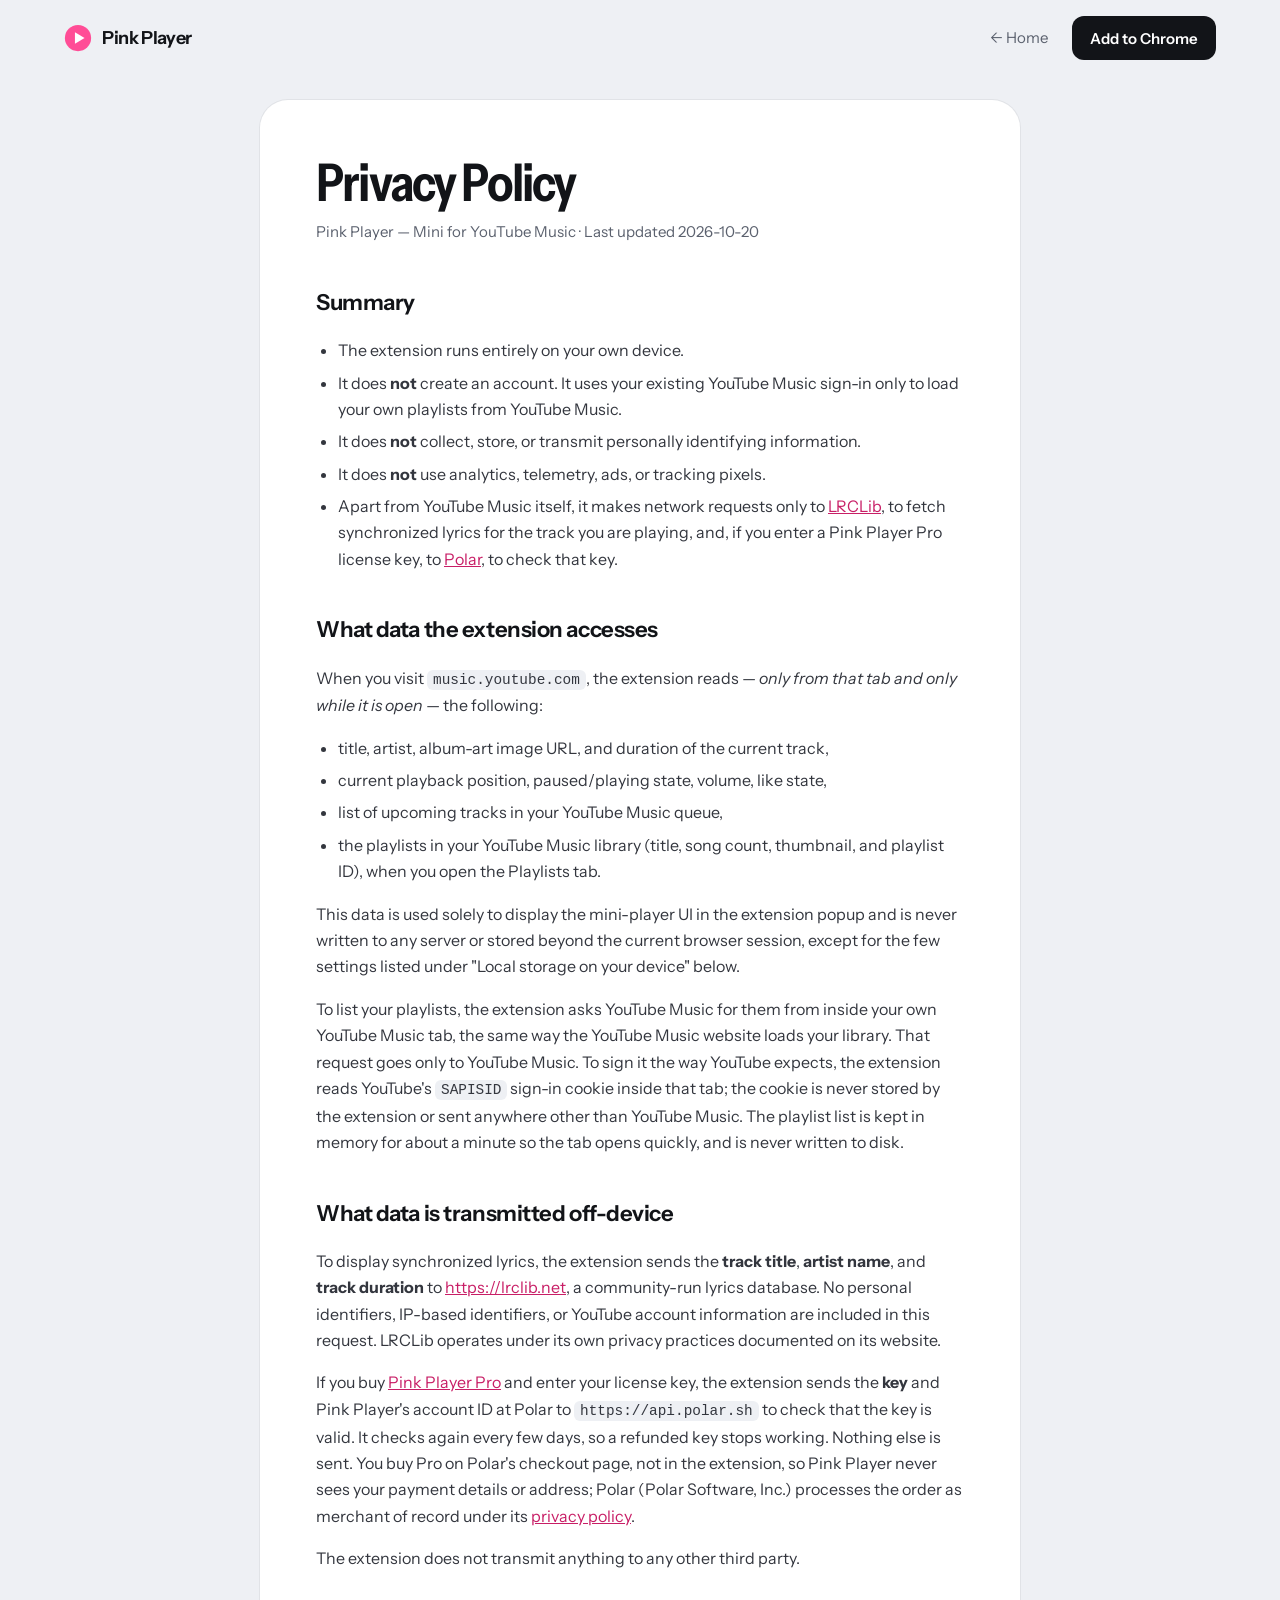
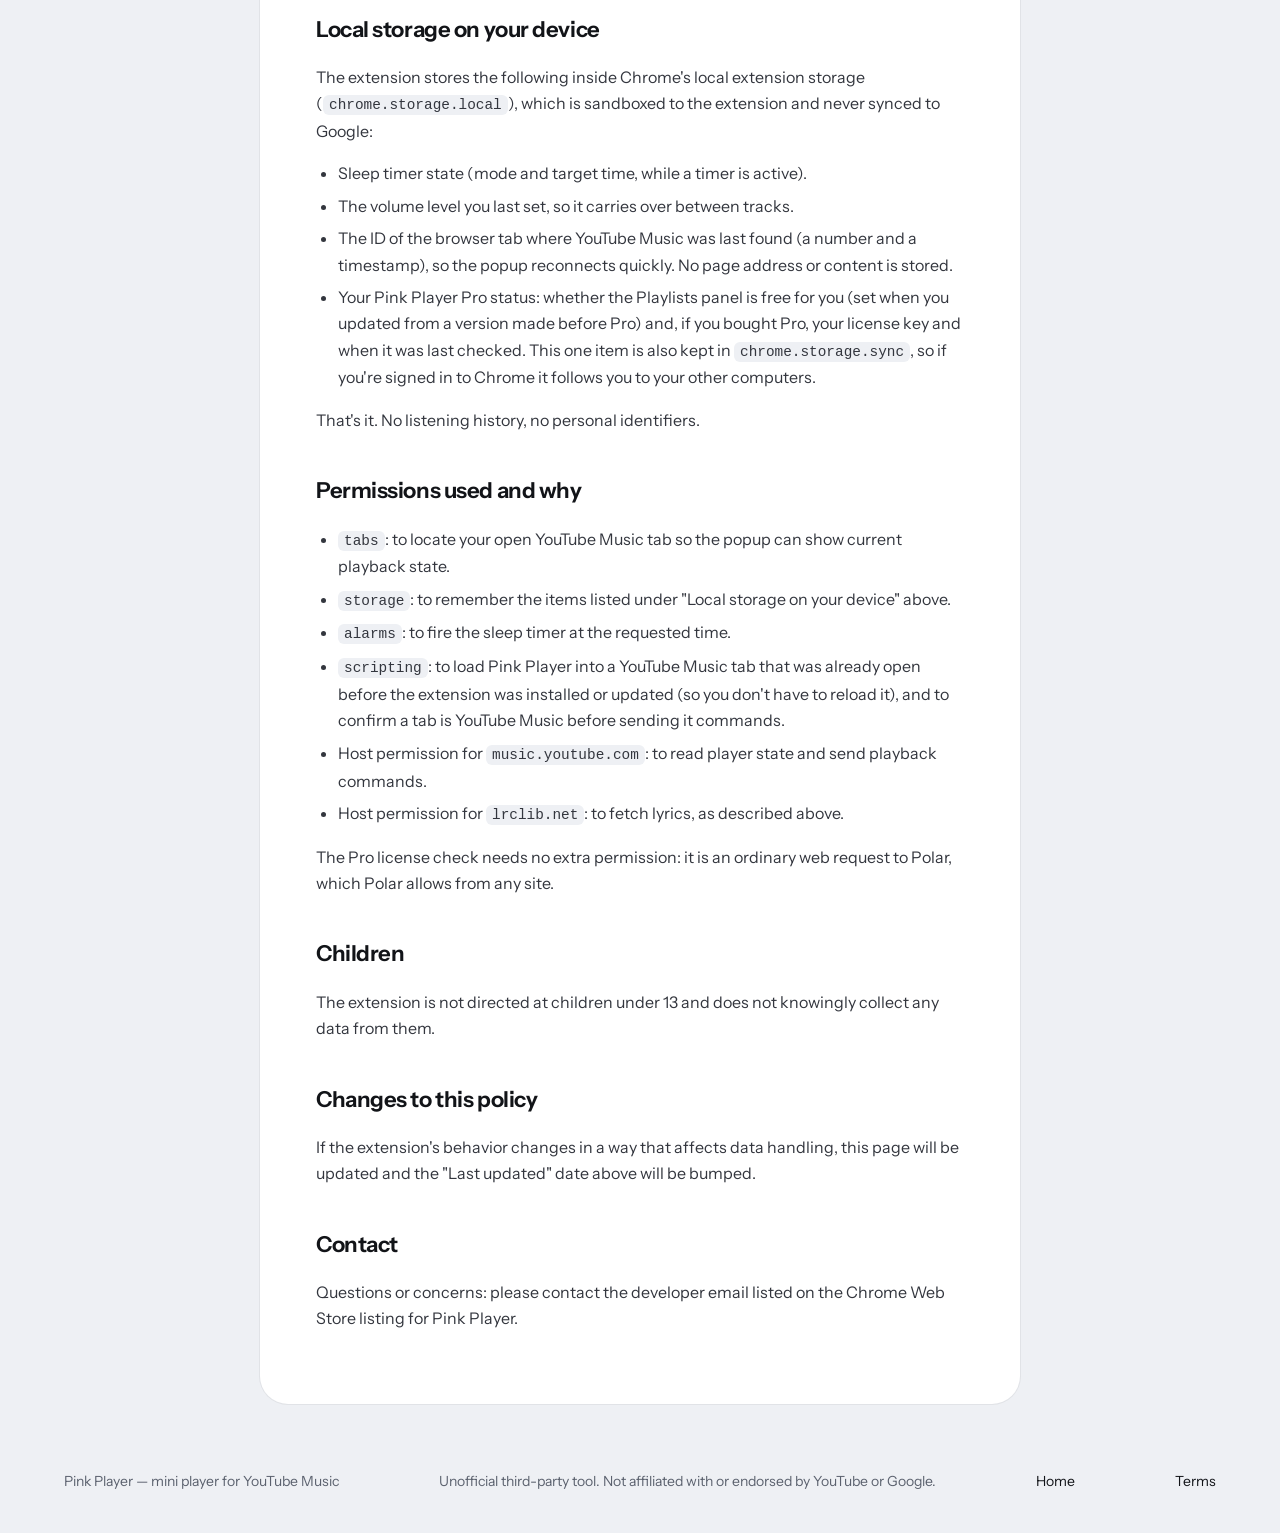
==== commit 965157b3: "Add Pink Player Pro terms and update the privacy policy - terms.html: what Pro is ($2.99 once, unloc" ====
--- a/privacy.html
+++ b/privacy.html
@@ -31,7 +31,7 @@
   <main id="main" class="wrap">
     <article class="policy">
       <h1>Privacy Policy</h1>
-      <p class="updated">Pink Player — Mini for YouTube Music · Last updated 2026-10-15</p>
+      <p class="updated">Pink Player — Mini for YouTube Music · Last updated 2026-10-20</p>
 
       <h2>Summary</h2>
       <ul>
@@ -39,7 +39,7 @@
         <li>It does <strong>not</strong> create an account. It uses your existing YouTube Music sign-in only to load your own playlists from YouTube Music.</li>
         <li>It does <strong>not</strong> collect, store, or transmit personally identifying information.</li>
         <li>It does <strong>not</strong> use analytics, telemetry, ads, or tracking pixels.</li>
-        <li>Apart from YouTube Music itself, the only network requests it makes are to <a href="https://lrclib.net">LRCLib</a> to fetch synchronized lyrics for the track you are currently playing.</li>
+        <li>Apart from YouTube Music itself, it makes network requests only to <a href="https://lrclib.net">LRCLib</a>, to fetch synchronized lyrics for the track you are playing, and, if you enter a Pink Player Pro license key, to <a href="https://polar.sh">Polar</a>, to check that key.</li>
       </ul>
 
       <h2>What data the extension accesses</h2>
@@ -54,7 +54,9 @@
       <p>To list your playlists, the extension asks YouTube Music for them from inside your own YouTube Music tab, the same way the YouTube Music website loads your library. That request goes only to YouTube Music. To sign it the way YouTube expects, the extension reads YouTube's <code>SAPISID</code> sign-in cookie inside that tab; the cookie is never stored by the extension or sent anywhere other than YouTube Music. The playlist list is kept in memory for about a minute so the tab opens quickly, and is never written to disk.</p>
 
       <h2>What data is transmitted off-device</h2>
-      <p>To display synchronized lyrics, the extension sends the <strong>track title</strong>, <strong>artist name</strong>, and <strong>track duration</strong> to <a href="https://lrclib.net">https://lrclib.net</a>, a community-run lyrics database. No personal identifiers, IP-based identifiers, or YouTube account information are included in this request. LRCLib operates under its own privacy practices documented on its website. The extension does not transmit anything to any other third party.</p>
+      <p>To display synchronized lyrics, the extension sends the <strong>track title</strong>, <strong>artist name</strong>, and <strong>track duration</strong> to <a href="https://lrclib.net">https://lrclib.net</a>, a community-run lyrics database. No personal identifiers, IP-based identifiers, or YouTube account information are included in this request. LRCLib operates under its own privacy practices documented on its website.</p>
+      <p>If you buy <a href="terms.html">Pink Player Pro</a> and enter your license key, the extension sends the <strong>key</strong> and Pink Player's account ID at Polar to <code>https://api.polar.sh</code> to check that the key is valid. It checks again every few days, so a refunded key stops working. Nothing else is sent. You buy Pro on Polar's checkout page, not in the extension, so Pink Player never sees your payment details or address; Polar (Polar Software, Inc.) processes the order as merchant of record under its <a href="https://polar.sh/legal/privacy-policy">privacy policy</a>.</p>
+      <p>The extension does not transmit anything to any other third party.</p>
 
       <h2>Local storage on your device</h2>
       <p>The extension stores the following inside Chrome's local extension storage (<code>chrome.storage.local</code>), which is sandboxed to the extension and never synced to Google:</p>
@@ -62,6 +64,7 @@
         <li>Sleep timer state (mode and target time, while a timer is active).</li>
         <li>The volume level you last set, so it carries over between tracks.</li>
         <li>The ID of the browser tab where YouTube Music was last found (a number and a timestamp), so the popup reconnects quickly. No page address or content is stored.</li>
+        <li>Your Pink Player Pro status: whether the Playlists panel is free for you (set when you updated from a version made before Pro) and, if you bought Pro, your license key and when it was last checked. This one item is also kept in <code>chrome.storage.sync</code>, so if you're signed in to Chrome it follows you to your other computers.</li>
       </ul>
       <p>That's it. No listening history, no personal identifiers.</p>
 
@@ -74,6 +77,7 @@
         <li>Host permission for <code>music.youtube.com</code>: to read player state and send playback commands.</li>
         <li>Host permission for <code>lrclib.net</code>: to fetch lyrics, as described above.</li>
       </ul>
+      <p>The Pro license check needs no extra permission: it is an ordinary web request to Polar, which Polar allows from any site.</p>
 
       <h2>Children</h2>
       <p>The extension is not directed at children under 13 and does not knowingly collect any data from them.</p>
@@ -91,6 +95,7 @@
       <span>Pink Player — mini player for YouTube Music</span>
       <span>Unofficial third-party tool. Not affiliated with or endorsed by YouTube or Google.</span>
       <a href="index.html">Home</a>
+      <a href="terms.html">Terms</a>
     </div>
   </footer>
 </body>
--- a/assets/site.css
+++ b/assets/site.css
@@ -135,20 +135,23 @@
 .btn-lg { height: 54px; padding: 0 24px; }
 .btn-dark { background: var(--ink); color: #fff; }
 .btn-dark:hover { background: #2a2d35; color: #fff; }
-.btn-light { background: var(--surface); color: var(--ink); box-shadow: inset 0 0 0 1px rgba(18, 20, 24, 0.14); }
-.btn-light:hover { color: var(--ink); box-shadow: inset 0 0 0 1px rgba(18, 20, 24, 0.32); }
 .btn-pink { background: var(--pink); color: var(--ink); font-weight: 700; }
 .btn-pink:hover { color: var(--ink); filter: brightness(1.06); }
-.pill-muted {
-  display: inline-flex;
-  align-items: center;
-  height: 54px;
-  padding: 0 20px;
-  border-radius: 14px;
-  box-shadow: inset 0 0 0 1px rgba(255, 255, 255, 0.2);
-  color: rgba(255, 255, 255, 0.72);
-  font-weight: 600;
-  white-space: nowrap;
+
+/* Apple's "Download on the Mac App Store" badge, used as-is at button height */
+.store-badge {
+  display: inline-flex;
+  flex-shrink: 0;
+  transition: transform 120ms ease;
+}
+.store-badge:active { transform: scale(0.98); }
+.store-badge img { display: block; width: auto; height: 50px; }
+.cta .store-badge img { height: 54px; }
+.cta-actions {
+  display: flex;
+  flex-wrap: wrap;
+  align-items: center;
+  gap: 14px;
 }
 
 /* -------------------------------------------------------------------------
@@ -187,10 +190,21 @@
   color: var(--dim);
   text-wrap: pretty;
 }
+.lede strong {
+  color: var(--ink);
+  font-weight: 600;
+}
 .actions {
   display: flex;
   flex-wrap: wrap;
-  gap: 10px;
+  align-items: center;
+  gap: 12px 18px;
+}
+.hint {
+  margin: 0;
+  font-size: 14px;
+  line-height: 1.45;
+  color: var(--dim);
 }
 
 /* Browser window illustration */
@@ -201,17 +215,19 @@
   box-shadow: 0 60px 120px -40px rgba(18, 20, 24, 0.35), 0 0 0 1px rgba(18, 20, 24, 0.08);
   overflow: hidden;
 }
+/* A busy tab strip: eleven tabs squeezed like a real browser, YouTube Music buried in the middle */
 .window-tabs {
   height: 46px;
-  padding: 0 14px;
+  padding: 0 8px 0 14px;
   background: var(--chrome);
   display: flex;
   align-items: flex-end;
-  gap: 4px;
+  overflow: hidden;
 }
 .window-dots {
   align-self: center;
   display: flex;
+  flex-shrink: 0;
   gap: 7px;
   margin-right: 12px;
 }
@@ -222,27 +238,77 @@
   background: #c9ced8;
 }
 .window-tab {
+  position: relative;
+  flex: 1 1 0;
+  min-width: 0;
+  max-width: 220px;
   height: 36px;
+  padding: 0 10px;
+  display: flex;
+  align-items: center;
+  gap: 7px;
+  font-size: 12.5px;
+  color: var(--dim);
+}
+.window-tab::before {
+  content: "";
+  position: absolute;
+  left: 0;
+  top: 11px;
+  bottom: 11px;
+  width: 1px;
+  background: #c4c9d3;
+}
+.window-dots + .window-tab::before,
+.window-tab.is-active::before,
+.window-tab.is-active + .window-tab::before { display: none; }
+.window-tab svg {
+  width: 14px;
+  height: 14px;
+  flex-shrink: 0;
+  fill: none;
+  stroke: currentColor;
+  stroke-width: 2;
+  stroke-linecap: round;
+  stroke-linejoin: round;
+}
+.window-tab .solid { fill: currentColor; stroke: none; }
+.window-tab span {
   min-width: 0;
-  flex: 0 1 210px;
-  padding: 0 14px;
-  display: flex;
-  align-items: center;
-  gap: 8px;
-  font-size: 13px;
-  color: var(--dim);
-}
-.window-tab svg { flex-shrink: 0; }
-.window-tab span {
   white-space: nowrap;
   overflow: hidden;
   text-overflow: ellipsis;
 }
+.window-tab .audible {
+  width: 13px;
+  height: 13px;
+  margin-left: auto;
+}
 .window-tab.is-active {
-  flex-basis: 250px;
   border-radius: 10px 10px 0 0;
   background: var(--surface);
   color: var(--ink);
+}
+.window-tab.is-music { color: var(--ink); }
+.window-tab.is-music svg { color: var(--pink-text); }
+.window-new {
+  flex-shrink: 0;
+  align-self: center;
+  width: 28px;
+  height: 28px;
+  margin-left: 4px;
+  display: inline-flex;
+  align-items: center;
+  justify-content: center;
+  color: var(--dim);
+}
+.window-new svg {
+  width: 16px;
+  height: 16px;
+  fill: none;
+  stroke: currentColor;
+  stroke-width: 2;
+  stroke-linecap: round;
 }
 .window-bar {
   height: 52px;
@@ -325,6 +391,76 @@
   right: 28px;
   top: 8px;
   z-index: 2;
+}
+/* The live demo: the extension's real popup in a frame (demo/popup.html). */
+.pp-frame {
+  width: 360px;
+  height: 466px;
+  border-radius: 16px;
+  overflow: hidden;
+  background: #efe9f7;
+  box-shadow: 0 40px 80px -24px rgba(18, 20, 24, 0.45), 0 0 0 1px rgba(18, 20, 24, 0.06);
+}
+.pp-frame iframe {
+  display: block;
+  width: 360px;
+  height: 466px;
+  border: 0;
+}
+.demo-note {
+  margin: 16px 0 0;
+  text-align: center;
+  font-size: 14px;
+  color: var(--dim);
+}
+
+/* Search */
+.feature {
+  display: flex;
+  flex-wrap: wrap;
+  align-items: center;
+  gap: 40px 64px;
+}
+.feature-copy { flex: 1 1 360px; min-width: 0; }
+.feature-stage {
+  flex: 1 1 440px;
+  min-width: 0;
+  padding: 44px 0;
+  border-radius: 24px;
+  display: flex;
+  justify-content: center;
+}
+.feature-stage img {
+  display: block;
+  width: 360px;
+  max-width: calc(100% - 32px);
+  height: auto;
+  border-radius: 16px;
+  box-shadow: 0 30px 60px -28px rgba(18, 20, 24, 0.4), 0 0 0 1px rgba(18, 20, 24, 0.06);
+}
+.ticks {
+  margin: 26px 0 0;
+  padding: 0;
+  list-style: none;
+  display: grid;
+  gap: 12px;
+}
+.ticks li {
+  position: relative;
+  padding-left: 32px;
+  line-height: 1.55;
+  color: var(--dim);
+}
+.ticks li strong { color: var(--ink); font-weight: 600; }
+.ticks li::before {
+  content: "";
+  position: absolute;
+  left: 0;
+  top: 3px;
+  width: 20px;
+  height: 20px;
+  border-radius: 50%;
+  background: #ffe0ee url("data:image/svg+xml,%3Csvg xmlns='http://www.w3.org/2000/svg' viewBox='0 0 24 24' fill='none' stroke='%23c81e66' stroke-width='3' stroke-linecap='round' stroke-linejoin='round'%3E%3Cpath d='M5 12.5l4.5 4.5L19 7.5'/%3E%3C/svg%3E") center / 12px no-repeat;
 }
 
 /* -------------------------------------------------------------------------
@@ -380,7 +516,14 @@
   justify-content: center;
   overflow: hidden;
 }
-.trio-stage .pp-host { zoom: 0.86; }
+.trio-stage img {
+  display: block;
+  width: 310px;
+  max-width: calc(100% - 32px);
+  height: auto;
+  border-radius: 14px;
+  box-shadow: 0 30px 60px -28px rgba(18, 20, 24, 0.4), 0 0 0 1px rgba(18, 20, 24, 0.06);
+}
 .tint-lilac { background: #e9e4f6; }
 .tint-sky { background: #e1ecf6; }
 .tint-blush { background: #f6e2ec; }
@@ -442,6 +585,16 @@
   margin-top: 12px;
   font-size: 14.5px;
   color: var(--dim);
+}
+/* A text link in a caption, not the image card style of `.wild a` */
+.wild figcaption a,
+.wild figcaption a:hover {
+  display: inline;
+  border-radius: 0;
+  overflow: visible;
+  box-shadow: none;
+  transform: none;
+  color: inherit;
 }
 
 /* Keyboard */
@@ -491,6 +644,14 @@
   font: 600 15px/1 var(--font);
 }
 kbd.wide { padding: 0 16px; }
+.copy kbd {
+  min-width: 24px;
+  height: 24px;
+  padding: 0 7px;
+  border-radius: 6px;
+  font-size: 13px;
+  vertical-align: 1px;
+}
 
 /* Small details */
 .details {
@@ -666,11 +827,15 @@
 @media (max-width: 760px) {
   .hide-sm { display: none !important; }
   .section { padding-top: 96px; }
-  .window-tab:not(.is-active) { display: none; }
+  .window-dots { display: none; }
+  .window-tab:not(.is-active) { flex: 0 0 24px; padding: 0 5px; }
+  .window-tab:not(.is-active) span,
+  .window-tab .audible { display: none; }
+  .window-tab.is-active { flex: 0 0 auto; max-width: 128px; }
   .doc { display: none; }
   .window-stage { height: 430px; }
   .window-popup { right: auto; left: 50%; transform: translateX(-50%); }
-  .window-popup .pp-host { zoom: 0.84; }
+  .window-popup .pp-frame { zoom: 0.84; }
   .wild { grid-template-columns: 1fr; gap: 32px; }
 }
 
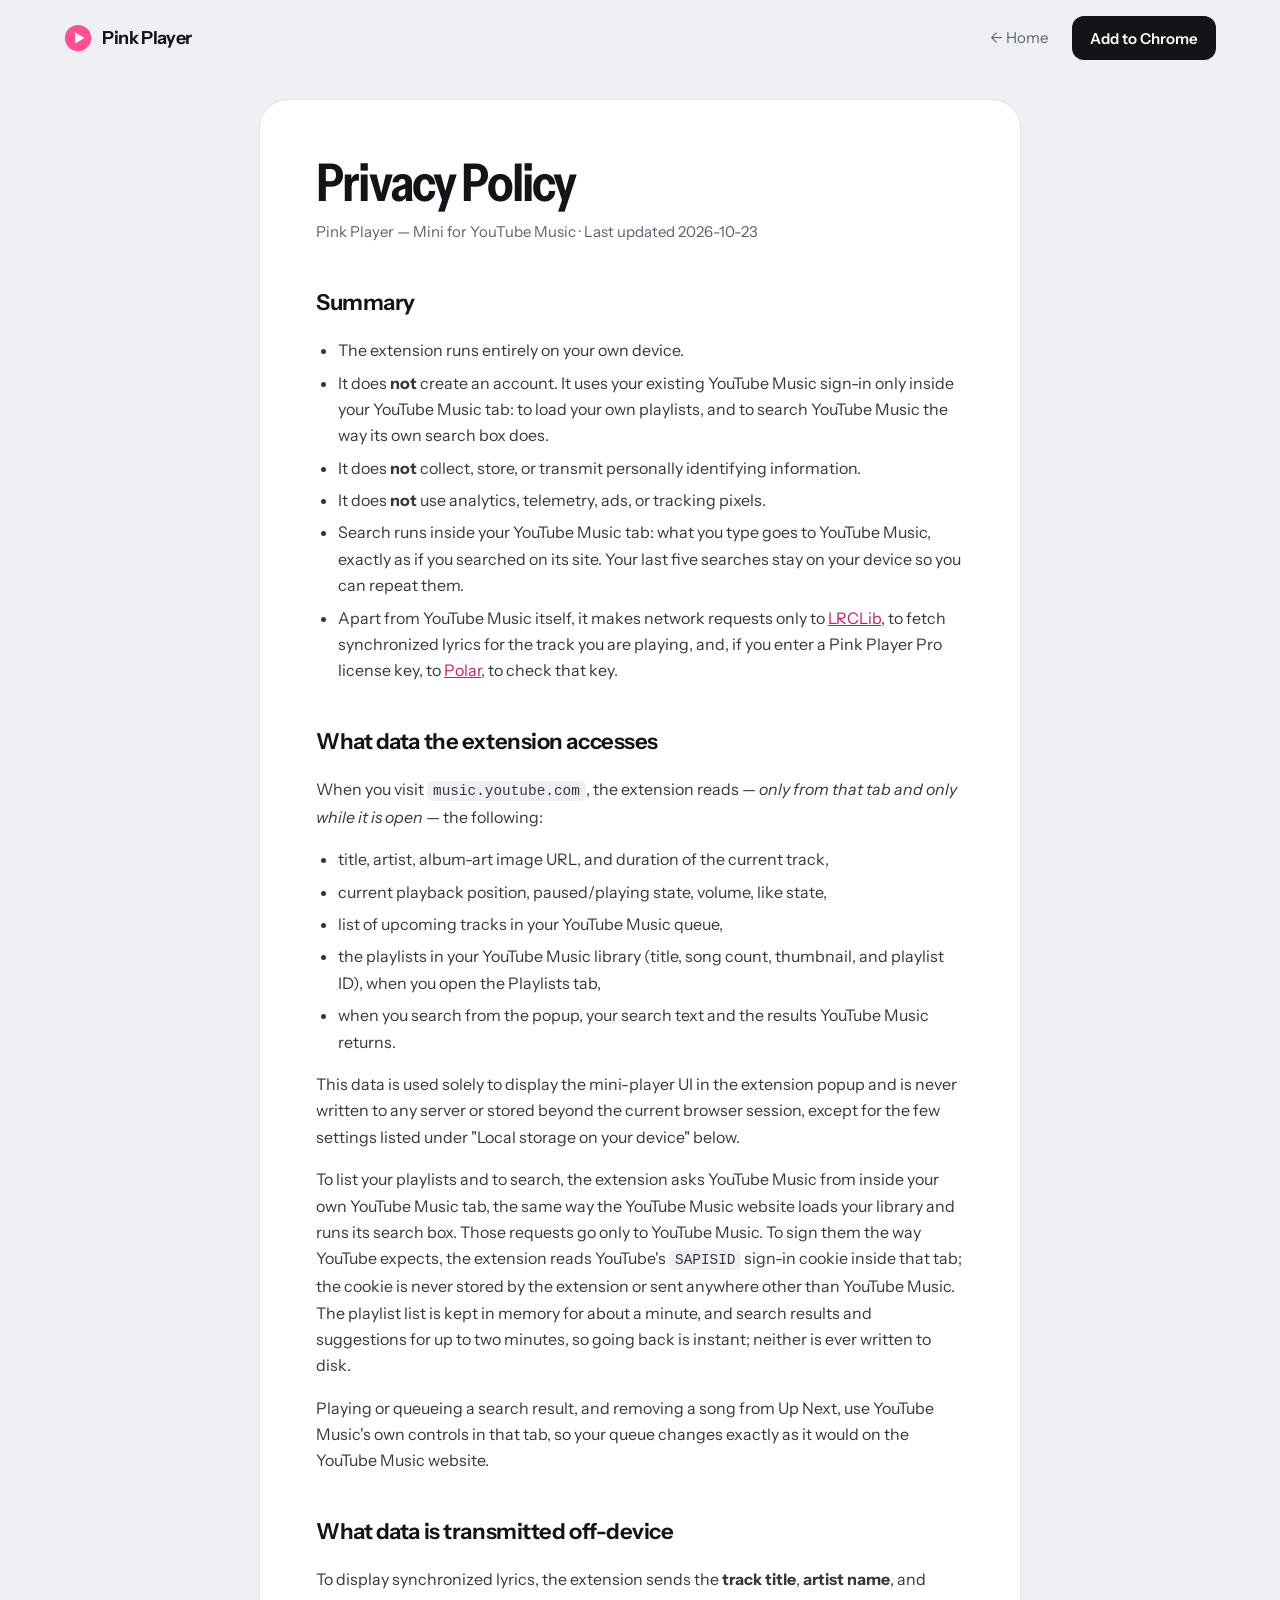
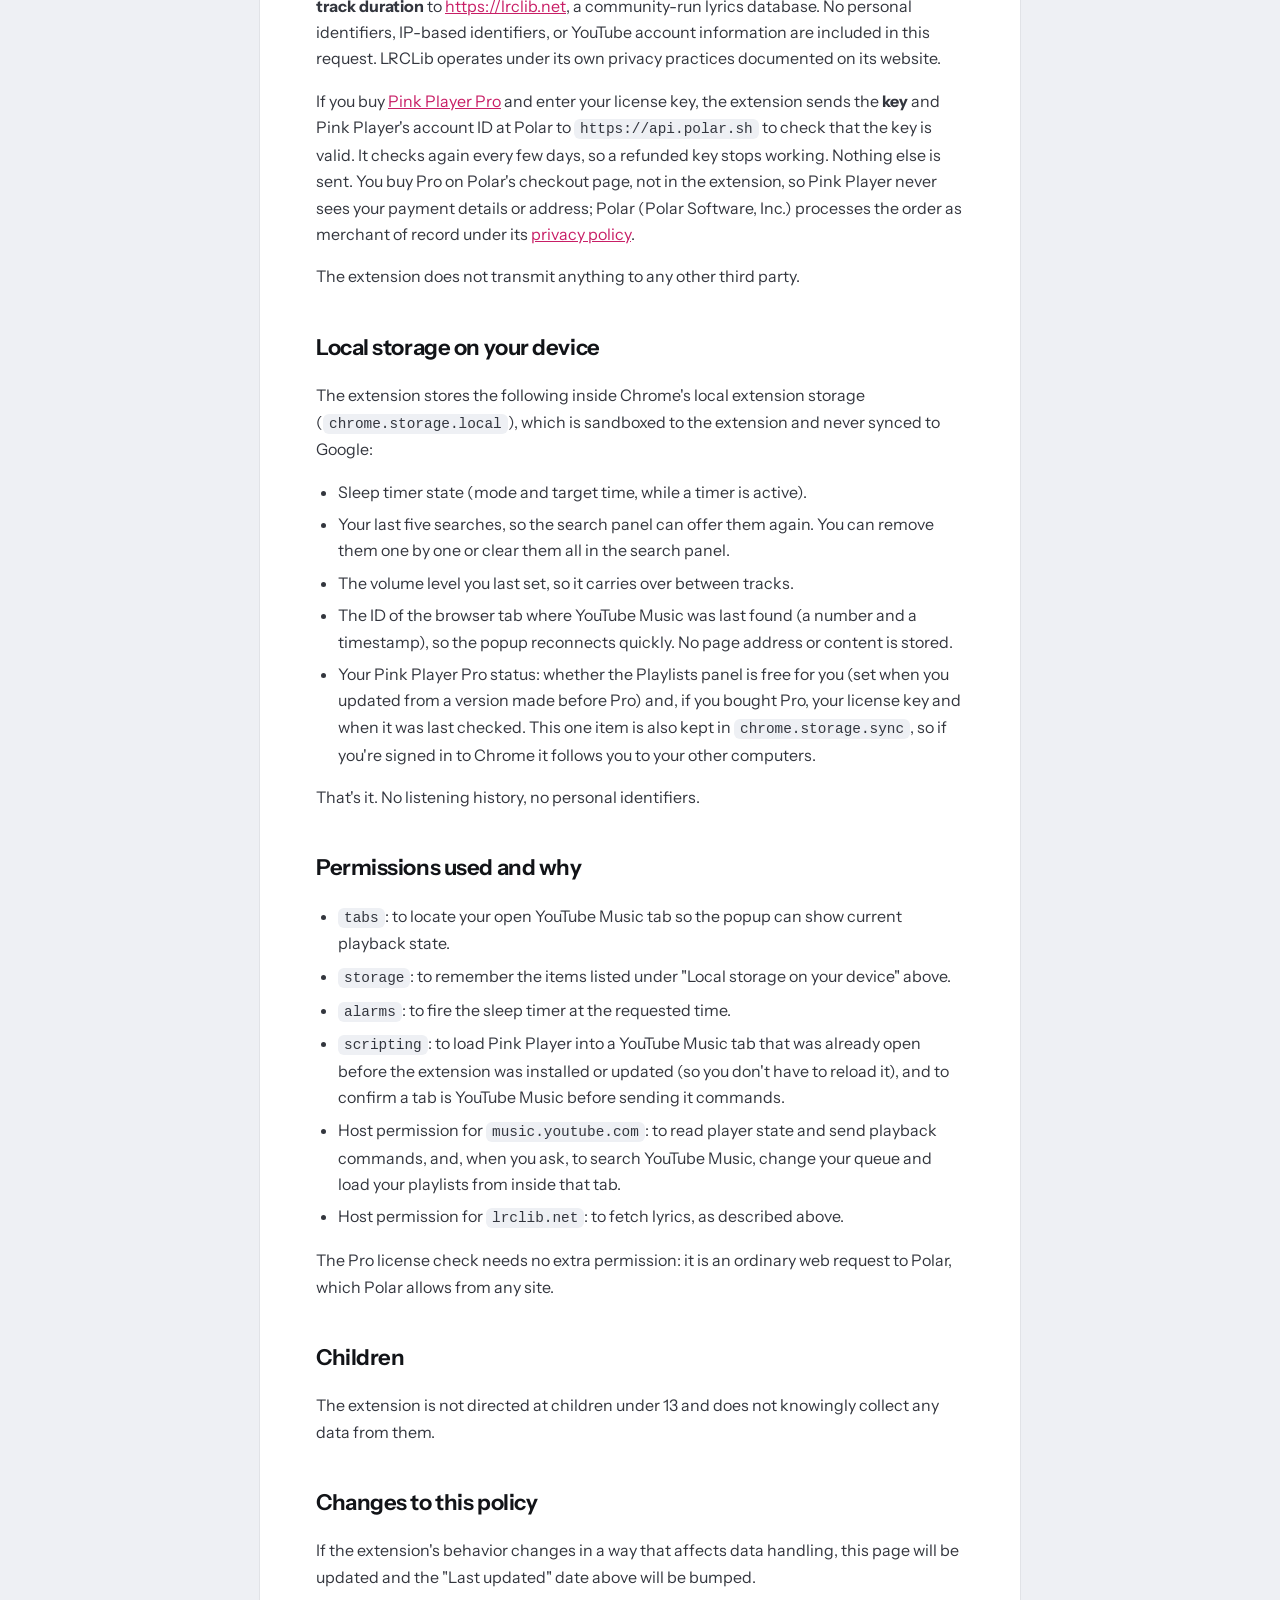
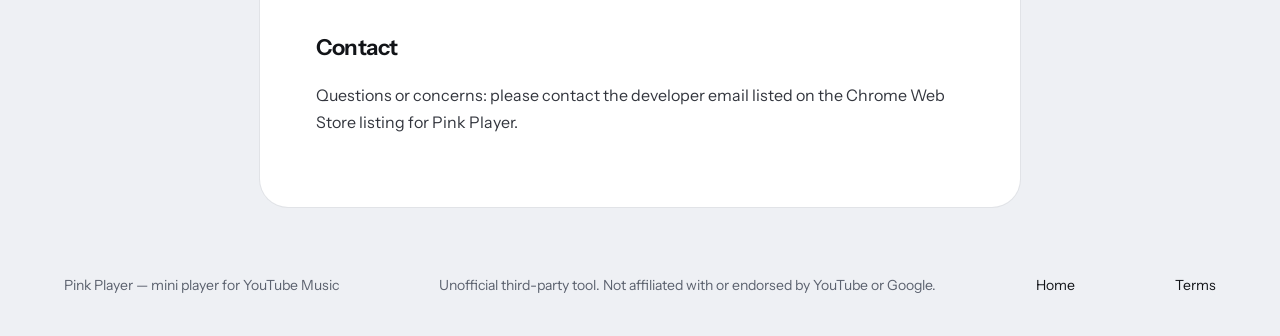
==== commit a477d521: "Site: search, the 0.4 player and a live demo of the real popup - The hero runs the extension's own p" ====
--- a/privacy.html
+++ b/privacy.html
@@ -31,14 +31,15 @@
   <main id="main" class="wrap">
     <article class="policy">
       <h1>Privacy Policy</h1>
-      <p class="updated">Pink Player — Mini for YouTube Music · Last updated 2026-10-20</p>
+      <p class="updated">Pink Player — Mini for YouTube Music · Last updated 2026-10-23</p>
 
       <h2>Summary</h2>
       <ul>
         <li>The extension runs entirely on your own device.</li>
-        <li>It does <strong>not</strong> create an account. It uses your existing YouTube Music sign-in only to load your own playlists from YouTube Music.</li>
+        <li>It does <strong>not</strong> create an account. It uses your existing YouTube Music sign-in only inside your YouTube Music tab: to load your own playlists, and to search YouTube Music the way its own search box does.</li>
         <li>It does <strong>not</strong> collect, store, or transmit personally identifying information.</li>
         <li>It does <strong>not</strong> use analytics, telemetry, ads, or tracking pixels.</li>
+        <li>Search runs inside your YouTube Music tab: what you type goes to YouTube Music, exactly as if you searched on its site. Your last five searches stay on your device so you can repeat them.</li>
         <li>Apart from YouTube Music itself, it makes network requests only to <a href="https://lrclib.net">LRCLib</a>, to fetch synchronized lyrics for the track you are playing, and, if you enter a Pink Player Pro license key, to <a href="https://polar.sh">Polar</a>, to check that key.</li>
       </ul>
 
@@ -48,10 +49,12 @@
         <li>title, artist, album-art image URL, and duration of the current track,</li>
         <li>current playback position, paused/playing state, volume, like state,</li>
         <li>list of upcoming tracks in your YouTube Music queue,</li>
-        <li>the playlists in your YouTube Music library (title, song count, thumbnail, and playlist ID), when you open the Playlists tab.</li>
+        <li>the playlists in your YouTube Music library (title, song count, thumbnail, and playlist ID), when you open the Playlists tab,</li>
+        <li>when you search from the popup, your search text and the results YouTube Music returns.</li>
       </ul>
       <p>This data is used solely to display the mini-player UI in the extension popup and is never written to any server or stored beyond the current browser session, except for the few settings listed under "Local storage on your device" below.</p>
-      <p>To list your playlists, the extension asks YouTube Music for them from inside your own YouTube Music tab, the same way the YouTube Music website loads your library. That request goes only to YouTube Music. To sign it the way YouTube expects, the extension reads YouTube's <code>SAPISID</code> sign-in cookie inside that tab; the cookie is never stored by the extension or sent anywhere other than YouTube Music. The playlist list is kept in memory for about a minute so the tab opens quickly, and is never written to disk.</p>
+      <p>To list your playlists and to search, the extension asks YouTube Music from inside your own YouTube Music tab, the same way the YouTube Music website loads your library and runs its search box. Those requests go only to YouTube Music. To sign them the way YouTube expects, the extension reads YouTube's <code>SAPISID</code> sign-in cookie inside that tab; the cookie is never stored by the extension or sent anywhere other than YouTube Music. The playlist list is kept in memory for about a minute, and search results and suggestions for up to two minutes, so going back is instant; neither is ever written to disk.</p>
+      <p>Playing or queueing a search result, and removing a song from Up Next, use YouTube Music's own controls in that tab, so your queue changes exactly as it would on the YouTube Music website.</p>
 
       <h2>What data is transmitted off-device</h2>
       <p>To display synchronized lyrics, the extension sends the <strong>track title</strong>, <strong>artist name</strong>, and <strong>track duration</strong> to <a href="https://lrclib.net">https://lrclib.net</a>, a community-run lyrics database. No personal identifiers, IP-based identifiers, or YouTube account information are included in this request. LRCLib operates under its own privacy practices documented on its website.</p>
@@ -62,6 +65,7 @@
       <p>The extension stores the following inside Chrome's local extension storage (<code>chrome.storage.local</code>), which is sandboxed to the extension and never synced to Google:</p>
       <ul>
         <li>Sleep timer state (mode and target time, while a timer is active).</li>
+        <li>Your last five searches, so the search panel can offer them again. You can remove them one by one or clear them all in the search panel.</li>
         <li>The volume level you last set, so it carries over between tracks.</li>
         <li>The ID of the browser tab where YouTube Music was last found (a number and a timestamp), so the popup reconnects quickly. No page address or content is stored.</li>
         <li>Your Pink Player Pro status: whether the Playlists panel is free for you (set when you updated from a version made before Pro) and, if you bought Pro, your license key and when it was last checked. This one item is also kept in <code>chrome.storage.sync</code>, so if you're signed in to Chrome it follows you to your other computers.</li>
@@ -74,7 +78,7 @@
         <li><code>storage</code>: to remember the items listed under "Local storage on your device" above.</li>
         <li><code>alarms</code>: to fire the sleep timer at the requested time.</li>
         <li><code>scripting</code>: to load Pink Player into a YouTube Music tab that was already open before the extension was installed or updated (so you don't have to reload it), and to confirm a tab is YouTube Music before sending it commands.</li>
-        <li>Host permission for <code>music.youtube.com</code>: to read player state and send playback commands.</li>
+        <li>Host permission for <code>music.youtube.com</code>: to read player state and send playback commands, and, when you ask, to search YouTube Music, change your queue and load your playlists from inside that tab.</li>
         <li>Host permission for <code>lrclib.net</code>: to fetch lyrics, as described above.</li>
       </ul>
       <p>The Pro license check needs no extra permission: it is an ordinary web request to Polar, which Polar allows from any site.</p>
--- a/assets/site.css
+++ b/assets/site.css
@@ -138,22 +138,6 @@
 .btn-pink { background: var(--pink); color: var(--ink); font-weight: 700; }
 .btn-pink:hover { color: var(--ink); filter: brightness(1.06); }
 
-/* Apple's "Download on the Mac App Store" badge, used as-is at button height */
-.store-badge {
-  display: inline-flex;
-  flex-shrink: 0;
-  transition: transform 120ms ease;
-}
-.store-badge:active { transform: scale(0.98); }
-.store-badge img { display: block; width: auto; height: 50px; }
-.cta .store-badge img { height: 54px; }
-.cta-actions {
-  display: flex;
-  flex-wrap: wrap;
-  align-items: center;
-  gap: 14px;
-}
-
 /* -------------------------------------------------------------------------
    Hero
    ------------------------------------------------------------------------- */
@@ -585,16 +569,6 @@
   margin-top: 12px;
   font-size: 14.5px;
   color: var(--dim);
-}
-/* A text link in a caption, not the image card style of `.wild a` */
-.wild figcaption a,
-.wild figcaption a:hover {
-  display: inline;
-  border-radius: 0;
-  overflow: visible;
-  box-shadow: none;
-  transform: none;
-  color: inherit;
 }
 
 /* Keyboard */
